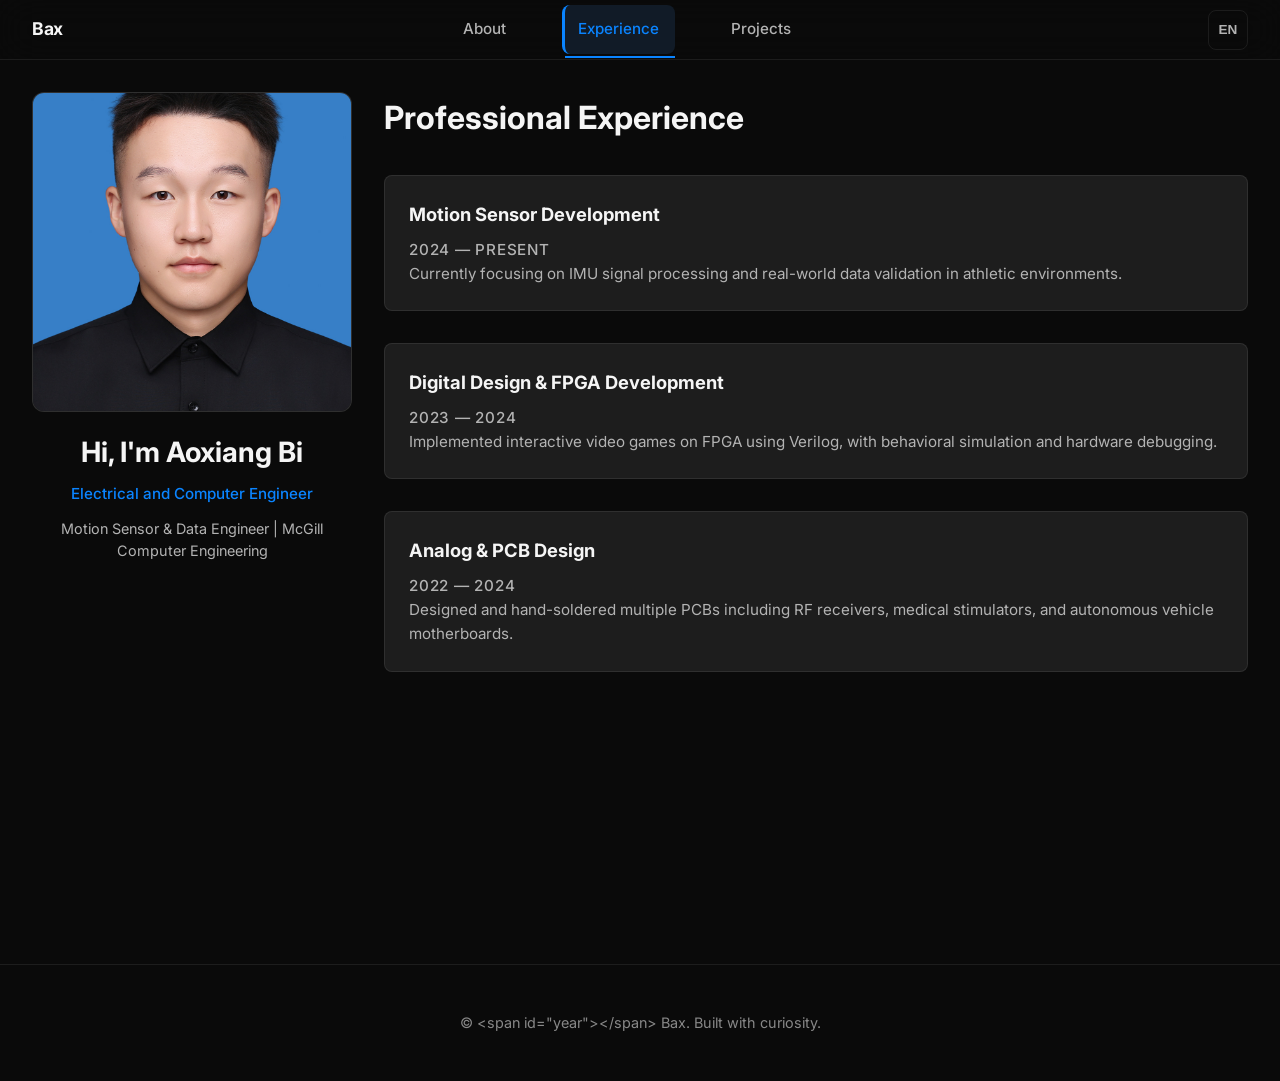
==== experience.html @ c78d2fb8 "Initial commit" ====
<!DOCTYPE html>
<html lang="en">
<head>
    <meta charset="UTF-8" />
    <meta name="viewport" content="width=device-width, initial-scale=1" />
    <title>Experience - Bax Portfolio</title>
    <meta name="description" content="Professional experience" />
    <link rel="preconnect" href="https://fonts.googleapis.com" />
    <link rel="preconnect" href="https://fonts.gstatic.com" crossorigin />
    <link href="https://fonts.googleapis.com/css2?family=Inter:wght@300;400;500;600;700&display=swap" rel="stylesheet" />
    <link rel="stylesheet" href="styles/main.css" />
</head>
<body>
    <!-- Top Navigation Bar -->
    <nav class="top-nav">
        <div class="nav-container">
            <div class="nav-logo">Bax</div>
            <ul class="nav-links">
                <li><a href="index.html" class="nav-link" data-en="About" data-zh="关于">About</a></li>
                <li><a href="experience.html" class="nav-link active" data-en="Experience" data-zh="经历">Experience</a></li>
                <li><a href="projects.html" class="nav-link" data-en="Projects" data-zh="项目">Projects</a></li>
            </ul>
            <button class="lang-toggle" id="langToggle" aria-label="Toggle language">EN</button>
        </div>
    </nav>

    <div class="layout-container">
        <!-- Left sidebar with profile -->
        <aside class="profile-sidebar">
            <div class="profile-content">
                <div class="profile-avatar">
                    <img src="assets/1.JPG" alt="Aoxiang Bi" />
                </div>
                <div class="profile-info">
                    <h1 class="profile-name" data-en="Hi, I'm Aoxiang Bi" data-zh="你好，我是毕翱翔">Hi, I'm Aoxiang Bi</h1>
                    <p class="profile-title" data-en="Electrical and Computer Engineer" data-zh="电气与计算机工程师">Electrical and Computer Engineer</p>
                    <p class="profile-bio" data-en="Motion Sensor & Data Engineer | McGill Computer Engineering" data-zh="运动传感器&数据工程师 | 麦吉尔大学计算机工程">Motion Sensor & Data Engineer | McGill Computer Engineering</p>
                    <div class="profile-tags">
                    </div>
                </div>
                </aside>

        <!-- Main content area -->
        <main class="main-content">
        <section id="experience" class="content-section">
            <h2 data-en="Professional Experience" data-zh="专业经历">Professional Experience</h2>
            <div class="section-content">
                <article class="experience-item">
                    <h3 data-en="Motion Sensor Development" data-zh="运动传感器开发">Motion Sensor Development</h3>
                    <p class="meta">2024 — Present</p>
                    <p data-en="Currently focusing on IMU signal processing and real-world data validation in athletic environments." data-zh="目前专注于IMU信号处理和运动环境中的实际数据验证。">Currently focusing on IMU signal processing and real-world data validation in athletic environments.</p>
                </article>
                <article class="experience-item">
                    <h3 data-en="Digital Design & FPGA Development" data-zh="数字设计与FPGA开发">Digital Design & FPGA Development</h3>
                    <p class="meta">2023 — 2024</p>
                    <p data-en="Implemented interactive video games on FPGA using Verilog, with behavioral simulation and hardware debugging." data-zh="使用Verilog在FPGA上实现了交互式视频游戏，进行行为仿真和硬件调试。">Implemented interactive video games on FPGA using Verilog, with behavioral simulation and hardware debugging.</p>
                </article>
                <article class="experience-item">
                    <h3 data-en="Analog & PCB Design" data-zh="模拟与PCB设计">Analog & PCB Design</h3>
                    <p class="meta">2022 — 2024</p>
                    <p data-en="Designed and hand-soldered multiple PCBs including RF receivers, medical stimulators, and autonomous vehicle motherboards." data-zh="设计并手工焊接多个PCB，包括RF接收器、医疗刺激器和自动驾驶车辆主板。">Designed and hand-soldered multiple PCBs including RF receivers, medical stimulators, and autonomous vehicle motherboards.</p>
                </article>
            </div>
        </section>

        </main>
    </div>

    <footer class="footer">
        <p data-en="© <span id=&quot;year&quot;></span> Bax. Built with curiosity." data-zh="© <span id=&quot;year&quot;></span> Bax. 用好奇心打造。">© <span id="year"></span> Bax. Built with curiosity.</p>
    </footer>

    <script src="scripts/main.js" defer></script>
</body>
</html>
---- styles/main.css ----
:root {
    color-scheme: dark;
    --page-bg: #0a0a0a;
    --sidebar-bg: #1a1a1a;
    --content-bg: #0f0f0f;
    --card-bg: #161616;
    --surface: #1d1d1d;
    --text-primary: #f5f5f5;
    --text-secondary: #b3b3b3;
    --text-muted: #888888;
    --accent: #0a84ff;
    --accent-hover: #0071e3;
    --border: rgba(255, 255, 255, 0.08);
    --border-light: rgba(255, 255, 255, 0.04);
    --radius-lg: 12px;
    --radius-md: 8px;
    --radius-sm: 6px;
    --shadow-sm: 0 2px 8px rgba(0, 0, 0, 0.3);
    --shadow-md: 0 8px 24px rgba(0, 0, 0, 0.4);
}

* {
    box-sizing: border-box;
}

body {
    margin: 0;
    font-family: 'Inter', system-ui, -apple-system, BlinkMacSystemFont, 'Segoe UI', sans-serif;
    background: var(--page-bg);
    color: var(--text-primary);
    line-height: 1.6;
    min-height: 100vh;
}

img, svg {
    max-width: 100%;
    display: block;
}

a {
    color: inherit;
    text-decoration: none;
}

/* Top Navigation */
.top-nav {
    position: fixed;
    top: 0;
    left: 0;
    right: 0;
    height: 60px;
    background: rgba(10, 10, 10, 0.8);
    backdrop-filter: blur(20px);
    border-bottom: 1px solid var(--border);
    z-index: 100;
}

.nav-container {
    max-width: 1400px;
    height: 100%;
    margin: 0 auto;
    padding: 0 2rem;
    display: flex;
    justify-content: space-between;
    align-items: center;
}

.nav-logo {
    font-size: 1.1rem;
    font-weight: 700;
    letter-spacing: -0.02em;
}

.nav-links {
    list-style: none;
    margin: 0;
    padding: 0;
    display: flex;
    gap: 2.5rem;
}

.lang-toggle {
    display: flex;
    align-items: center;
    justify-content: center;
    width: 40px;
    height: 40px;
    border-radius: var(--radius-md);
    background: transparent;
    border: 1px solid var(--border);
    color: var(--text-secondary);
    font-size: 0.85rem;
    font-weight: 600;
    cursor: pointer;
    transition: all 0.2s ease;
    margin-left: 1rem;
}

.lang-toggle:hover {
    color: var(--text-primary);
    border-color: rgba(255, 255, 255, 0.12);
    background: rgba(10, 132, 255, 0.08);
}

.nav-link {
    display: inline-block;
    font-size: 0.95rem;
    color: var(--text-secondary);
    font-weight: 400;
    transition: color 0.2s ease;
    position: relative;
    padding-bottom: 2px;
}

.nav-link::after {
    content: '';
    position: absolute;
    bottom: -4px;
    left: 0;
    width: 0;
    height: 2px;
    background: var(--accent);
    transition: width 0.3s ease;
}

.nav-link:hover {
    color: var(--text-primary);
}

.nav-link.active {
    color: var(--text-primary);
}

.nav-link.active::after {
    width: 100%;
}

/* Layout */
.layout-container {
    display: grid;
    grid-template-columns: 320px 1fr;
    gap: 2rem;
    min-height: 100vh;
    max-width: 1400px;
    margin: 0 auto;
    padding: 2rem;
    padding-top: calc(60px + 2rem);
}

/* Sidebar */
.profile-sidebar {
    position: sticky;
    top: calc(60px + 2rem);
    height: fit-content;
    border-radius: var(--radius-lg);
    background: transparent;
    padding: 0;
    border: none;
}

.profile-content {
    display: flex;
    flex-direction: column;
    gap: 1.5rem;
    text-align: center;
}

.profile-avatar {
    width: 100%;
    aspect-ratio: 1;
    border-radius: var(--radius-lg);
    overflow: hidden;
    background: var(--surface);
    border: 1px solid var(--border);
}

.profile-avatar img {
    width: 100%;
    height: 100%;
    object-fit: cover;
}

.profile-info {
    display: flex;
    flex-direction: column;
    gap: 0.75rem;
}

.profile-name {
    font-size: 1.75rem;
    font-weight: 700;
    margin: 0;
    line-height: 1.2;
}

.profile-title {
    font-size: 0.95rem;
    color: var(--accent);
    font-weight: 500;
    margin: 0;
}

.profile-bio {
    font-size: 0.9rem;
    color: var(--text-secondary);
    margin: 0;
    line-height: 1.5;
}

.profile-tags {
    display: flex;
    flex-wrap: wrap;
    gap: 0.5rem;
    margin-top: 0.5rem;
    justify-content: center;
}

.tag {
    display: inline-block;
    padding: 0.35rem 0.75rem;
    background: var(--surface);
    border: 1px solid var(--border);
    border-radius: var(--radius-sm);
    font-size: 0.8rem;
    color: var(--text-secondary);
    font-weight: 500;
}

.profile-nav ul {
    list-style: none;
    margin: 0;
    padding: 0;
    display: flex;
    flex-direction: column;
    gap: 0.5rem;
    padding-top: 1rem;
    border-top: 1px solid var(--border);
}

.nav-link {
    display: block;
    padding: 0.75rem 1rem;
    border-radius: var(--radius-md);
    color: var(--text-secondary);
    transition: all 0.2s ease;
    font-size: 0.95rem;
    font-weight: 500;
    position: relative;
}

.nav-link:hover {
    color: var(--accent);
    background: rgba(74, 158, 255, 0.08);
}

.nav-link.active {
    color: var(--accent);
    background: rgba(74, 158, 255, 0.12);
    border-left: 3px solid var(--accent);
    padding-left: calc(1rem - 3px);
}

/* Main Content */
.main-content {
    display: flex;
    flex-direction: column;
    gap: 0;
}

.content-section {
    padding: 3rem 0;
    border-bottom: 1px solid var(--border-light);
}

.content-section:first-child {
    padding-top: 0;
}

.content-section:last-child {
    border-bottom: none;
    padding-bottom: 0;
}

.content-section h2 {
    font-size: 2rem;
    font-weight: 700;
    margin: 0 0 2rem 0;
    color: var(--text-primary);
}

.section-content {
    display: flex;
    flex-direction: column;
    gap: 2rem;
}

.experience-item,
.project-item {
    border-radius: var(--radius-md);
    padding: 1.5rem;
    background: var(--surface);
    border: 1px solid var(--border);
    transition: all 0.2s ease;
}

.experience-item:hover,
.project-item:hover {
    background: rgba(10, 132, 255, 0.04);
    border-color: rgba(10, 132, 255, 0.2);
}

.experience-item h3,
.project-item h3 {
    font-size: 1.15rem;
    margin: 0 0 0.5rem 0;
    color: var(--text-primary);
}

.meta {
    font-size: 0.85rem;
    color: var(--text-muted);
    margin: 0 0 0.75rem 0;
    text-transform: uppercase;
    letter-spacing: 0.05em;
    font-weight: 500;
}

.experience-item p,
.project-item p {
    margin: 0;
    color: var(--text-secondary);
    font-size: 0.95rem;
    line-height: 1.6;
}

/* Footer */
.footer {
    margin-top: 4rem;
    padding: 2rem 0;
    border-top: 1px solid var(--border);
    text-align: center;
    color: var(--text-muted);
    font-size: 0.9rem;
}

/* Responsive */
@media (max-width: 1024px) {
    .layout-container {
        grid-template-columns: 280px 1fr;
        gap: 1.5rem;
        padding: 1.5rem;
        padding-top: calc(60px + 1.5rem);
    }
    
    .nav-links {
        gap: 2rem;
    }
    
    .nav-link {
        font-size: 0.9rem;
    }
}

@media (max-width: 768px) {
    .nav-container {
        padding: 0 1rem;
    }
    
    .nav-logo {
        font-size: 1rem;
    }
    
    .nav-links {
        gap: 1.5rem;
    }
    
    .nav-link {
        font-size: 0.85rem;
    }
    
    .layout-container {
        grid-template-columns: 1fr;
        gap: 1rem;
        padding: 1rem;
        padding-top: calc(60px + 1rem);
    }
    
    .profile-sidebar {
        position: static;
    }
    
    .content-section h2 {
        font-size: 1.5rem;
    }
}

@media (max-width: 480px) {
    .top-nav {
        height: 50px;
    }
    
    .nav-container {
        padding: 0 0.75rem;
    }
    
    .nav-logo {
        font-size: 0.95rem;
    }
    
    .nav-links {
        gap: 1rem;
    }
    
    .nav-link {
        font-size: 0.8rem;
    }
    
    .layout-container {
        padding: 0.75rem;
        padding-top: calc(50px + 0.75rem);
    }
    
    .profile-name {
        font-size: 1.5rem;
    }
    
    .content-section {
        padding: 2rem 0;
    }
}




nav a:focus-visible {
    color: var(--text-primary);
    background: rgba(10, 132, 255, 0.12);
}
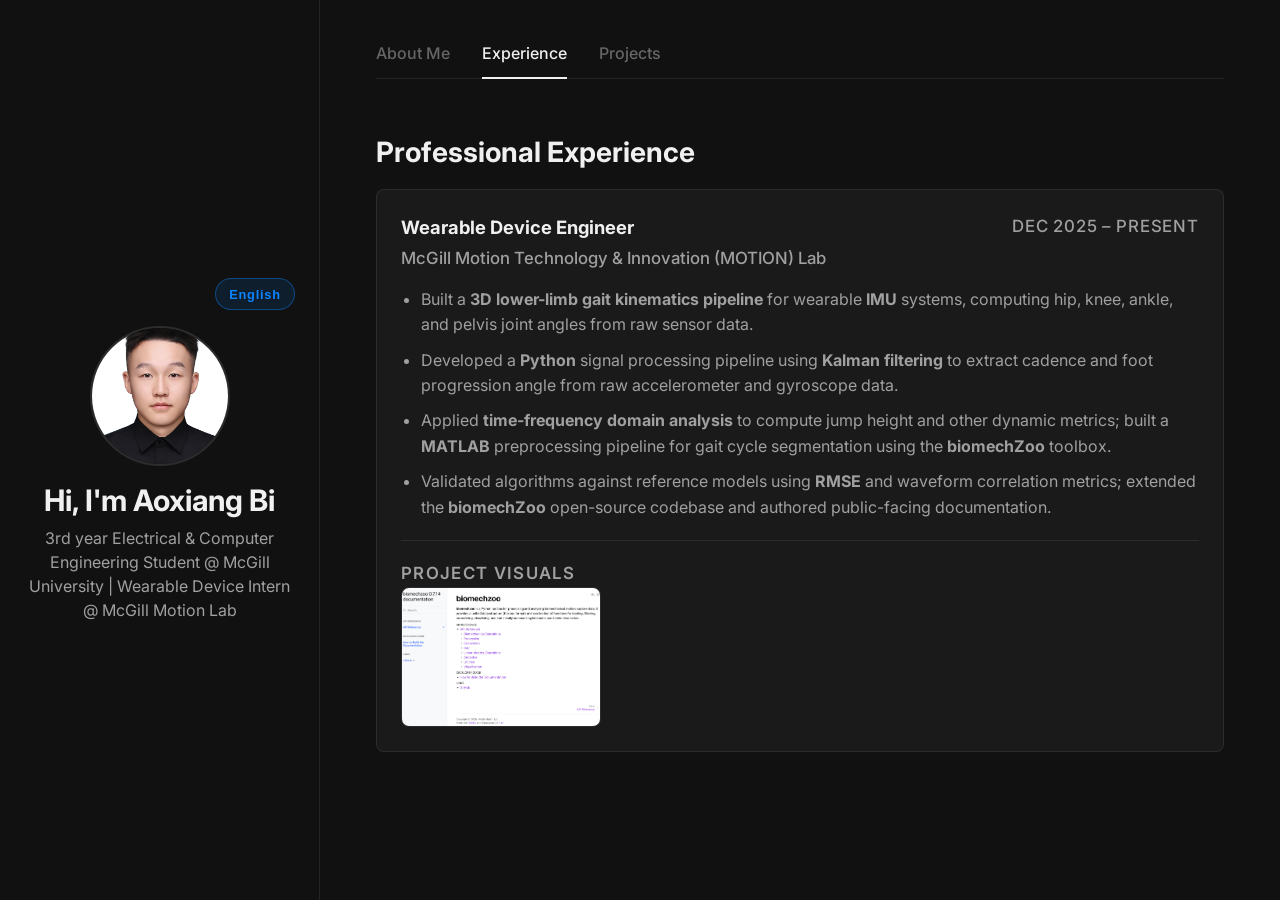
==== commit 98ad43bf: "Final" ====
--- a/experience.html
+++ b/experience.html
@@ -11,65 +11,70 @@
     <link rel="stylesheet" href="styles/main.css" />
 </head>
 <body>
-    <!-- Top Navigation Bar -->
-    <nav class="top-nav">
-        <div class="nav-container">
-            <div class="nav-logo">Bax</div>
-            <ul class="nav-links">
-                <li><a href="index.html" class="nav-link" data-en="About" data-zh="关于">About</a></li>
-                <li><a href="experience.html" class="nav-link active" data-en="Experience" data-zh="经历">Experience</a></li>
-                <li><a href="projects.html" class="nav-link" data-en="Projects" data-zh="项目">Projects</a></li>
-            </ul>
-            <button class="lang-toggle" id="langToggle" aria-label="Toggle language">EN</button>
-        </div>
-    </nav>
-
     <div class="layout-container">
         <!-- Left sidebar with profile -->
         <aside class="profile-sidebar">
             <div class="profile-content">
+                <button class="lang-toggle" id="langToggle" aria-label="Toggle language">English</button>
                 <div class="profile-avatar">
                     <img src="assets/1.JPG" alt="Aoxiang Bi" />
                 </div>
                 <div class="profile-info">
                     <h1 class="profile-name" data-en="Hi, I'm Aoxiang Bi" data-zh="你好，我是毕翱翔">Hi, I'm Aoxiang Bi</h1>
-                    <p class="profile-title" data-en="Electrical and Computer Engineer" data-zh="电气与计算机工程师">Electrical and Computer Engineer</p>
-                    <p class="profile-bio" data-en="Motion Sensor & Data Engineer | McGill Computer Engineering" data-zh="运动传感器&数据工程师 | 麦吉尔大学计算机工程">Motion Sensor & Data Engineer | McGill Computer Engineering</p>
-                    <div class="profile-tags">
-                    </div>
+                    <p class="profile-bio" data-en="3rd year Electrical &amp; Computer Engineering Student @ McGill University | Wearable Device Intern @ McGill Motion Lab" data-zh="麦吉尔大学电子与计算机工程专业三年级 | 麦吉尔运动实验室可穿戴设备实习生">3rd year Electrical &amp; Computer Engineering Student @ McGill University | Wearable Device Intern @ McGill Motion Lab</p>
                 </div>
-                </aside>
+            </div>
+        </aside>
 
         <!-- Main content area -->
         <main class="main-content">
-        <section id="experience" class="content-section">
-            <h2 data-en="Professional Experience" data-zh="专业经历">Professional Experience</h2>
-            <div class="section-content">
-                <article class="experience-item">
-                    <h3 data-en="Motion Sensor Development" data-zh="运动传感器开发">Motion Sensor Development</h3>
-                    <p class="meta">2024 — Present</p>
-                    <p data-en="Currently focusing on IMU signal processing and real-world data validation in athletic environments." data-zh="目前专注于IMU信号处理和运动环境中的实际数据验证。">Currently focusing on IMU signal processing and real-world data validation in athletic environments.</p>
-                </article>
-                <article class="experience-item">
-                    <h3 data-en="Digital Design & FPGA Development" data-zh="数字设计与FPGA开发">Digital Design & FPGA Development</h3>
-                    <p class="meta">2023 — 2024</p>
-                    <p data-en="Implemented interactive video games on FPGA using Verilog, with behavioral simulation and hardware debugging." data-zh="使用Verilog在FPGA上实现了交互式视频游戏，进行行为仿真和硬件调试。">Implemented interactive video games on FPGA using Verilog, with behavioral simulation and hardware debugging.</p>
-                </article>
-                <article class="experience-item">
-                    <h3 data-en="Analog & PCB Design" data-zh="模拟与PCB设计">Analog & PCB Design</h3>
-                    <p class="meta">2022 — 2024</p>
-                    <p data-en="Designed and hand-soldered multiple PCBs including RF receivers, medical stimulators, and autonomous vehicle motherboards." data-zh="设计并手工焊接多个PCB，包括RF接收器、医疗刺激器和自动驾驶车辆主板。">Designed and hand-soldered multiple PCBs including RF receivers, medical stimulators, and autonomous vehicle motherboards.</p>
-                </article>
+
+            <nav class="content-tabs">
+                <a href="index.html" class="tab-link" data-en="About Me" data-zh="关于我">About Me</a>
+                <a href="experience.html" class="tab-link active" data-en="Experience" data-zh="经历">Experience</a>
+                <a href="projects.html" class="tab-link" data-en="Projects" data-zh="项目">Projects</a>
+            </nav>
+
+            <section id="experience" class="content-section">
+                <h2 data-en="Professional Experience" data-zh="专业经历">Professional Experience</h2>
+                <div class="section-content">
+
+                    <article class="experience-item">
+                        <div class="experience-header">
+                            <div>
+                                <h3 data-en="Wearable Device Engineer" data-zh="可穿戴设备工程师">Wearable Device Engineer</h3>
+                                <p class="experience-org" data-en="McGill Motion Technology &amp; Innovation (MOTION) Lab" data-zh="麦吉尔运动技术与创新（MOTION）实验室">McGill Motion Technology &amp; Innovation (MOTION) Lab</p>
+                            </div>
+                            <p class="meta" data-en="Dec 2025 – Present" data-zh="2025 年 12 月 – 至今">Dec 2025 – Present</p>
+                        </div>
+                        <ul class="experience-bullets">
+                            <li data-en="Built a &lt;strong&gt;3D lower-limb gait kinematics pipeline&lt;/strong&gt; for wearable &lt;strong&gt;IMU&lt;/strong&gt; systems, computing hip, knee, ankle, and pelvis joint angles from raw sensor data." data-zh="为可穿戴 &lt;strong&gt;IMU&lt;/strong&gt; 系统构建&lt;strong&gt;三维下肢步态运动学管线&lt;/strong&gt;，计算髋、膝、踝及骨盆关节角度。">Built a <strong>3D lower-limb gait kinematics pipeline</strong> for wearable <strong>IMU</strong> systems, computing hip, knee, ankle, and pelvis joint angles from raw sensor data.</li>
+                            <li data-en="Developed a &lt;strong&gt;Python&lt;/strong&gt; signal processing pipeline using &lt;strong&gt;Kalman filtering&lt;/strong&gt; to extract cadence and foot progression angle from raw accelerometer and gyroscope data." data-zh="利用 &lt;strong&gt;Python&lt;/strong&gt; 构建基于&lt;strong&gt;卡尔曼滤波&lt;/strong&gt;的信号处理管线，从原始加速度计与陀螺仪数据中提取步频与足偏角。">Developed a <strong>Python</strong> signal processing pipeline using <strong>Kalman filtering</strong> to extract cadence and foot progression angle from raw accelerometer and gyroscope data.</li>
+                            <li data-en="Applied &lt;strong&gt;time-frequency domain analysis&lt;/strong&gt; to compute jump height and other dynamic metrics; built a &lt;strong&gt;MATLAB&lt;/strong&gt; preprocessing pipeline for gait cycle segmentation using the &lt;strong&gt;biomechZoo&lt;/strong&gt; toolbox." data-zh="运用&lt;strong&gt;时频域分析&lt;/strong&gt;计算跳跃高度等动力学指标；使用 &lt;strong&gt;MATLAB&lt;/strong&gt; 与 &lt;strong&gt;biomechZoo&lt;/strong&gt; 工具箱构建步态周期分割预处理管线。">Applied <strong>time-frequency domain analysis</strong> to compute jump height and other dynamic metrics; built a <strong>MATLAB</strong> preprocessing pipeline for gait cycle segmentation using the <strong>biomechZoo</strong> toolbox.</li>
+                            <li data-en="Validated algorithms against reference models using &lt;strong&gt;RMSE&lt;/strong&gt; and waveform correlation metrics; extended the &lt;strong&gt;biomechZoo&lt;/strong&gt; open-source codebase and authored public-facing documentation." data-zh="利用 &lt;strong&gt;RMSE&lt;/strong&gt; 与波形相关性指标对算法进行验证；扩展 &lt;strong&gt;biomechZoo&lt;/strong&gt; 开源代码库并撰写面向大众的使用文档。">Validated algorithms against reference models using <strong>RMSE</strong> and waveform correlation metrics; extended the <strong>biomechZoo</strong> open-source codebase and authored public-facing documentation.</li>
+                        </ul>
+                        <div class="experience-visuals">
+                            <p class="visuals-label" data-en="Project Visuals" data-zh="项目图示">Project Visuals</p>
+                            <div class="visuals-grid">
+                                <div class="gallery-item" onclick="openLightbox(this)">
+                                    <img src="assets/biomechzoo.png" alt="biomechZoo documentation" />
+                                </div>
+                            </div>
+                        </div>
+                    </article>
+
+                </div>
+            </section>
+
+            <!-- Lightbox -->
+            <div class="lightbox" id="lightbox" onclick="closeLightbox()">
+                <button class="lightbox-close" aria-label="Close">&times;</button>
+                <img class="lightbox-img" id="lightboxImg" src="" alt="" />
             </div>
-        </section>
 
         </main>
     </div>
 
-    <footer class="footer">
-        <p data-en="© <span id=&quot;year&quot;></span> Bax. Built with curiosity." data-zh="© <span id=&quot;year&quot;></span> Bax. 用好奇心打造。">© <span id="year"></span> Bax. Built with curiosity.</p>
-    </footer>
-
     <script src="scripts/main.js" defer></script>
 </body>
 </html>
--- a/styles/main.css
+++ b/styles/main.css
@@ -1,17 +1,17 @@
 :root {
     color-scheme: dark;
-    --page-bg: #0a0a0a;
-    --sidebar-bg: #1a1a1a;
-    --content-bg: #0f0f0f;
-    --card-bg: #161616;
-    --surface: #1d1d1d;
-    --text-primary: #f5f5f5;
-    --text-secondary: #b3b3b3;
-    --text-muted: #888888;
+    --page-bg: #111111;
+    --sidebar-bg: #111111;
+    --content-bg: #111111;
+    --card-bg: #1a1a1a;
+    --surface: #1a1a1a;
+    --text-primary: #f0f0f0;
+    --text-secondary: #a0a0a0;
+    --text-muted: #666666;
     --accent: #0a84ff;
     --accent-hover: #0071e3;
     --border: rgba(255, 255, 255, 0.08);
-    --border-light: rgba(255, 255, 255, 0.04);
+    --border-light: rgba(255, 255, 255, 0.05);
     --radius-lg: 12px;
     --radius-md: 8px;
     --radius-sm: 6px;
@@ -28,7 +28,7 @@
     font-family: 'Inter', system-ui, -apple-system, BlinkMacSystemFont, 'Segoe UI', sans-serif;
     background: var(--page-bg);
     color: var(--text-primary);
-    line-height: 1.6;
+    line-height: 1.5;
     min-height: 100vh;
 }
 
@@ -83,23 +83,24 @@
     display: flex;
     align-items: center;
     justify-content: center;
-    width: 40px;
-    height: 40px;
-    border-radius: var(--radius-md);
-    background: transparent;
-    border: 1px solid var(--border);
-    color: var(--text-secondary);
-    font-size: 0.85rem;
-    font-weight: 600;
+    width: 80px;
+    height: 32px;
+    border-radius: 999px;
+    background: rgba(10, 132, 255, 0.12);
+    border: 1px solid rgba(10, 132, 255, 0.4);
+    color: var(--accent);
+    font-size: 0.8rem;
+    font-weight: 700;
+    letter-spacing: 0.06em;
     cursor: pointer;
     transition: all 0.2s ease;
-    margin-left: 1rem;
+    align-self: flex-end;
 }
 
 .lang-toggle:hover {
-    color: var(--text-primary);
-    border-color: rgba(255, 255, 255, 0.12);
-    background: rgba(10, 132, 255, 0.08);
+    background: rgba(10, 132, 255, 0.22);
+    border-color: var(--accent);
+    color: #fff;
 }
 
 .nav-link {
@@ -139,39 +140,44 @@
 .layout-container {
     display: grid;
     grid-template-columns: 320px 1fr;
-    gap: 2rem;
+    gap: 0;
     min-height: 100vh;
-    max-width: 1400px;
+    max-width: 1280px;
     margin: 0 auto;
-    padding: 2rem;
-    padding-top: calc(60px + 2rem);
+    padding: 0;
 }
 
 /* Sidebar */
 .profile-sidebar {
     position: sticky;
-    top: calc(60px + 2rem);
-    height: fit-content;
-    border-radius: var(--radius-lg);
-    background: transparent;
-    padding: 0;
-    border: none;
+    top: 0;
+    height: 100vh;
+    background: var(--sidebar-bg);
+    border-right: 1px solid var(--border);
+    display: flex;
+    align-items: center;
+    justify-content: center;
+    padding: 2rem 1.5rem;
+    overflow-y: auto;
 }
 
 .profile-content {
     display: flex;
     flex-direction: column;
-    gap: 1.5rem;
+    gap: 1rem;
     text-align: center;
+    align-items: center;
+    width: 100%;
 }
 
 .profile-avatar {
-    width: 100%;
-    aspect-ratio: 1;
-    border-radius: var(--radius-lg);
+    width: 140px;
+    height: 140px;
+    border-radius: 50%;
     overflow: hidden;
     background: var(--surface);
-    border: 1px solid var(--border);
+    border: 2px solid var(--border);
+    flex-shrink: 0;
 }
 
 .profile-avatar img {
@@ -183,14 +189,14 @@
 .profile-info {
     display: flex;
     flex-direction: column;
-    gap: 0.75rem;
+    gap: 0.4rem;
 }
 
 .profile-name {
-    font-size: 1.75rem;
+    font-size: 1.85rem;
     font-weight: 700;
     margin: 0;
-    line-height: 1.2;
+    line-height: 1.25;
 }
 
 .profile-title {
@@ -201,7 +207,7 @@
 }
 
 .profile-bio {
-    font-size: 0.9rem;
+    font-size: 1rem;
     color: var(--text-secondary);
     margin: 0;
     line-height: 1.5;
@@ -265,33 +271,25 @@
     display: flex;
     flex-direction: column;
     gap: 0;
+    padding: 2.5rem 3.5rem;
+    min-height: 100vh;
 }
 
 .content-section {
-    padding: 3rem 0;
-    border-bottom: 1px solid var(--border-light);
-}
-
-.content-section:first-child {
-    padding-top: 0;
-}
-
-.content-section:last-child {
-    border-bottom: none;
-    padding-bottom: 0;
+    padding: 1.25rem 0;
 }
 
 .content-section h2 {
-    font-size: 2rem;
+    font-size: 1.75rem;
     font-weight: 700;
-    margin: 0 0 2rem 0;
+    margin: 0 0 1rem 0;
     color: var(--text-primary);
 }
 
 .section-content {
     display: flex;
     flex-direction: column;
-    gap: 2rem;
+    gap: 1.25rem;
 }
 
 .experience-item,
@@ -329,66 +327,403 @@
 .project-item p {
     margin: 0;
     color: var(--text-secondary);
+    font-size: 1.05rem;
+    line-height: 1.5;
+}
+
+/* Skills */
+.skills-list {
+    display: flex;
+    flex-direction: column;
+    gap: 0.5rem;
+}
+
+.skill-row {
+    display: grid;
+    grid-template-columns: 200px 1fr;
+    gap: 1.5rem;
+    padding: 1rem 1.25rem;
+    background: var(--surface);
+    border: 1px solid var(--border);
+    border-radius: var(--radius-sm);
+    align-items: baseline;
+}
+
+.skill-label {
+    font-size: 0.875rem;
+    font-weight: 600;
+    color: var(--text-muted);
+    text-transform: uppercase;
+    letter-spacing: 0.05em;
+    white-space: nowrap;
+}
+
+.skill-value {
+    font-size: 1rem;
+    color: var(--text-secondary);
+    line-height: 1.4;
+}
+
+@media (max-width: 600px) {
+    .skill-row {
+        grid-template-columns: 1fr;
+        gap: 0.25rem;
+    }
+}
+
+/* Content Tabs */
+.content-tabs {
+    display: flex;
+    gap: 2rem;
+    border-bottom: 1px solid var(--border);
+    margin-bottom: 2rem;
+}
+
+.tab-link {
+    font-size: 1rem;
+    font-weight: 500;
+    color: var(--text-muted);
+    padding-bottom: 0.75rem;
+    border-bottom: 2px solid transparent;
+    position: relative;
+    top: 1px;
+    transition: color 0.2s ease;
+    text-decoration: none;
+    display: inline-block;
+}
+
+.tab-link:hover {
+    color: var(--text-primary);
+}
+
+.tab-link.active {
+    color: var(--text-primary);
+    border-bottom-color: var(--text-primary);
+}
+
+/* Project Entries */
+.project-entry p {
+    color: var(--text-secondary);
+    line-height: 1.5;
+    margin: 0 0 0.75rem 0;
+    font-size: 1.05rem;
+}
+
+.project-label {
+    color: var(--text-primary);
+    font-weight: 600;
+}
+
+/* Experience item header */
+.experience-header {
+    display: flex;
+    justify-content: space-between;
+    align-items: flex-start;
+    gap: 1rem;
+    margin-bottom: 1rem;
+}
+
+.experience-header h3 {
+    font-size: 1.15rem;
+    margin: 0 0 0.25rem 0;
+    color: var(--text-primary);
+}
+
+.experience-org {
     font-size: 0.95rem;
+    color: var(--accent);
+    font-weight: 500;
+    margin: 0;
+}
+
+.experience-header .meta {
+    margin: 0;
+    white-space: nowrap;
+    flex-shrink: 0;
+}
+
+.experience-bullets {
+    margin: 0;
+    padding-left: 1.25rem;
+    display: flex;
+    flex-direction: column;
+    gap: 0.6rem;
+}
+
+.experience-bullets li {
+    color: var(--text-secondary);
+    font-size: 1rem;
     line-height: 1.6;
+}
+
+/* Embedded visuals inside experience card */
+.experience-visuals {
+    margin-top: 1.25rem;
+    padding-top: 1.25rem;
+    border-top: 1px solid var(--border);
+}
+
+.visuals-label {
+    font-size: 0.75rem;
+    font-weight: 600;
+    letter-spacing: 0.08em;
+    text-transform: uppercase;
+    color: var(--text-muted);
+    margin: 0 0 0.75rem 0;
+}
+
+.visuals-grid {
+    display: flex;
+    flex-wrap: wrap;
+    gap: 0.6rem;
+}
+
+.visuals-grid .gallery-item {
+    width: 200px;
+    height: 140px;
+    flex-shrink: 0;
+    aspect-ratio: unset;
+}
+
+@media (max-width: 600px) {
+    .visuals-grid .gallery-item {
+        width: 100%;
+        height: auto;
+        aspect-ratio: 4 / 3;
+    }
+}
+
+/* Project Cards Grid */
+.projects-grid {
+    display: grid;
+    grid-template-columns: repeat(2, 1fr);
+    gap: 1.25rem;
+}
+
+.project-card {
+    background: var(--surface);
+    border: 1px solid var(--border);
+    border-radius: var(--radius-lg);
+    overflow: hidden;
+    transition: border-color 0.2s ease, transform 0.2s ease;
+    display: flex;
+    flex-direction: column;
+}
+
+.project-card:hover {
+    border-color: rgba(10, 132, 255, 0.3);
+    transform: translateY(-2px);
+}
+
+.project-card-img {
+    width: 100%;
+    aspect-ratio: 16 / 9;
+    overflow: hidden;
+    background: #1e1e1e;
+}
+
+.project-card-img img {
+    width: 100%;
+    height: 100%;
+    object-fit: cover;
+    display: block;
+    transition: transform 0.3s ease;
+}
+
+.project-card:hover .project-card-img img {
+    transform: scale(1.04);
+}
+
+.project-card-img--placeholder {
+    display: flex;
+    align-items: center;
+    justify-content: center;
+    background: linear-gradient(135deg, #1a1a2e 0%, #16213e 100%);
+    border-bottom: 1px solid var(--border);
+}
+
+.project-card-img-label {
+    font-size: 1.25rem;
+    font-weight: 700;
+    color: var(--text-muted);
+    letter-spacing: 0.04em;
+}
+
+.project-card-body {
+    padding: 1.25rem 1.5rem 1.5rem;
+    display: flex;
+    flex-direction: column;
+    gap: 0.5rem;
+    flex: 1;
+}
+
+.project-card-body h3 {
+    font-size: 1.1rem;
+    font-weight: 700;
+    margin: 0;
+    color: var(--text-primary);
+    line-height: 1.3;
+}
+
+.project-card-body p {
+    font-size: 0.95rem;
+    color: var(--text-secondary);
+    line-height: 1.55;
+    margin: 0;
+    flex: 1;
+}
+
+.project-card-link {
+    display: inline-block;
+    margin-top: 0.5rem;
+    font-size: 0.9rem;
+    font-weight: 600;
+    color: var(--accent);
+    text-decoration: none;
+    transition: color 0.2s ease;
+}
+
+.project-card-link:hover {
+    color: var(--accent-hover);
+}
+
+@media (max-width: 640px) {
+    .projects-grid {
+        grid-template-columns: 1fr;
+    }
+}
+
+/* Photo Gallery */
+.gallery-grid {
+    display: grid;
+    grid-template-columns: repeat(2, 1fr);
+    gap: 0.75rem;
+}
+
+.gallery-item {
+    border-radius: var(--radius-md);
+    overflow: hidden;
+    background: var(--surface);
+    border: 1px solid var(--border);
+    aspect-ratio: 4 / 3;
+    cursor: pointer;
+    transition: transform 0.2s ease, border-color 0.2s ease;
+    display: flex;
+    align-items: center;
+    justify-content: center;
+}
+
+.gallery-item:hover {
+    transform: scale(1.02);
+    border-color: rgba(10, 132, 255, 0.35);
+}
+
+.gallery-item img {
+    width: 100%;
+    height: 100%;
+    object-fit: cover;
+    display: block;
+}
+
+.gallery-placeholder {
+    color: var(--text-muted);
+    font-size: 0.85rem;
+    font-style: italic;
+}
+
+/* Lightbox */
+.lightbox {
+    display: none;
+    position: fixed;
+    inset: 0;
+    background: rgba(0, 0, 0, 0.88);
+    z-index: 1000;
+    align-items: center;
+    justify-content: center;
+    cursor: zoom-out;
+}
+
+.lightbox.open {
+    display: flex;
+}
+
+.lightbox-img {
+    max-width: 90vw;
+    max-height: 88vh;
+    border-radius: var(--radius-lg);
+    box-shadow: var(--shadow-md);
+    object-fit: contain;
+    pointer-events: none;
+}
+
+.lightbox-close {
+    position: absolute;
+    top: 1.25rem;
+    right: 1.5rem;
+    background: rgba(255, 255, 255, 0.1);
+    border: 1px solid rgba(255, 255, 255, 0.15);
+    color: #fff;
+    font-size: 1.5rem;
+    line-height: 1;
+    width: 2.5rem;
+    height: 2.5rem;
+    border-radius: 50%;
+    cursor: pointer;
+    display: flex;
+    align-items: center;
+    justify-content: center;
+    transition: background 0.2s ease;
+    pointer-events: auto;
+}
+
+.lightbox-close:hover {
+    background: rgba(255, 255, 255, 0.2);
+}
+
+@media (max-width: 600px) {
+    .gallery-grid {
+        grid-template-columns: 1fr;
+    }
 }
 
 /* Footer */
 .footer {
-    margin-top: 4rem;
-    padding: 2rem 0;
-    border-top: 1px solid var(--border);
-    text-align: center;
-    color: var(--text-muted);
-    font-size: 0.9rem;
+    display: none;
 }
 
 /* Responsive */
 @media (max-width: 1024px) {
     .layout-container {
-        grid-template-columns: 280px 1fr;
-        gap: 1.5rem;
-        padding: 1.5rem;
-        padding-top: calc(60px + 1.5rem);
-    }
-    
-    .nav-links {
-        gap: 2rem;
-    }
-    
-    .nav-link {
-        font-size: 0.9rem;
+        grid-template-columns: 290px 1fr;
+    }
+
+    .main-content {
+        padding: 2rem 2.5rem;
     }
 }
 
 @media (max-width: 768px) {
-    .nav-container {
-        padding: 0 1rem;
-    }
-    
-    .nav-logo {
-        font-size: 1rem;
-    }
-    
-    .nav-links {
-        gap: 1.5rem;
-    }
-    
-    .nav-link {
-        font-size: 0.85rem;
-    }
-    
     .layout-container {
         grid-template-columns: 1fr;
-        gap: 1rem;
-        padding: 1rem;
-        padding-top: calc(60px + 1rem);
-    }
-    
+    }
+
     .profile-sidebar {
         position: static;
-    }
-    
+        height: auto;
+        border-right: none;
+        border-bottom: 1px solid var(--border);
+        padding: 2.5rem 1.5rem;
+    }
+
+    .profile-avatar {
+        width: 140px;
+        height: 140px;
+    }
+
+    .main-content {
+        padding: 2rem 1.5rem;
+    }
+
     .content-section h2 {
         font-size: 1.5rem;
     }
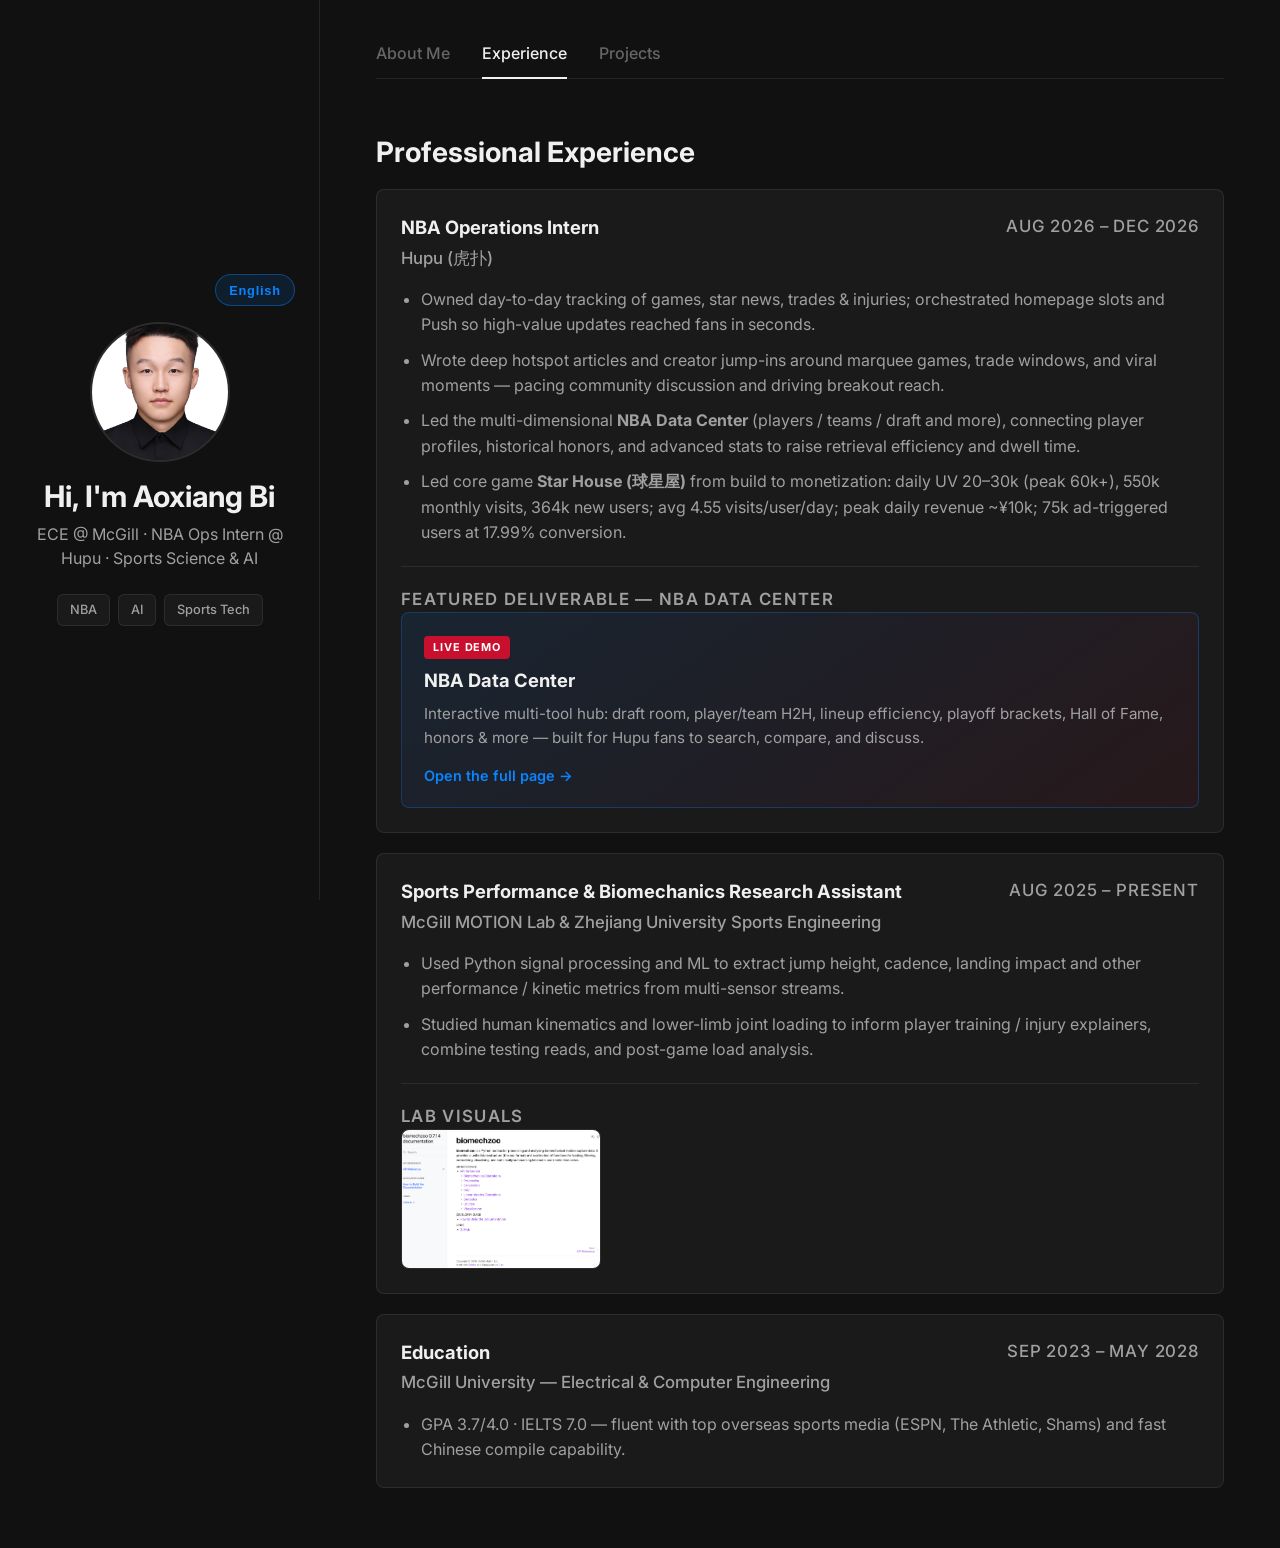
==== commit c856b69e: "Update portfolio to highlight NBA, AI, and sports experience Sync site copy with the latest resume: " ====
--- a/experience.html
+++ b/experience.html
@@ -3,8 +3,8 @@
 <head>
     <meta charset="UTF-8" />
     <meta name="viewport" content="width=device-width, initial-scale=1" />
-    <title>Experience - Bax Portfolio</title>
-    <meta name="description" content="Professional experience" />
+    <title>Experience — Aoxiang Bi</title>
+    <meta name="description" content="NBA ops, AI sports products, and sports science experience" />
     <link rel="preconnect" href="https://fonts.googleapis.com" />
     <link rel="preconnect" href="https://fonts.gstatic.com" crossorigin />
     <link href="https://fonts.googleapis.com/css2?family=Inter:wght@300;400;500;600;700&display=swap" rel="stylesheet" />
@@ -12,7 +12,6 @@
 </head>
 <body>
     <div class="layout-container">
-        <!-- Left sidebar with profile -->
         <aside class="profile-sidebar">
             <div class="profile-content">
                 <button class="lang-toggle" id="langToggle" aria-label="Toggle language">English</button>
@@ -21,12 +20,16 @@
                 </div>
                 <div class="profile-info">
                     <h1 class="profile-name" data-en="Hi, I'm Aoxiang Bi" data-zh="你好，我是毕翱翔">Hi, I'm Aoxiang Bi</h1>
-                    <p class="profile-bio" data-en="3rd year Electrical &amp; Computer Engineering Student @ McGill University | Wearable Device Intern @ McGill Motion Lab" data-zh="麦吉尔大学电子与计算机工程专业三年级 | 麦吉尔运动实验室可穿戴设备实习生">3rd year Electrical &amp; Computer Engineering Student @ McGill University | Wearable Device Intern @ McGill Motion Lab</p>
+                    <p class="profile-bio" data-en="ECE @ McGill · NBA Ops Intern @ Hupu · Sports Science &amp; AI" data-zh="麦吉尔 ECE · 虎扑 NBA 赛事运营实习生 · 运动科学 &amp; AI">ECE @ McGill · NBA Ops Intern @ Hupu · Sports Science &amp; AI</p>
+                </div>
+                <div class="profile-tags">
+                    <span class="tag">NBA</span>
+                    <span class="tag">AI</span>
+                    <span class="tag" data-en="Sports Tech" data-zh="体育科技">Sports Tech</span>
                 </div>
             </div>
         </aside>
 
-        <!-- Main content area -->
         <main class="main-content">
 
             <nav class="content-tabs">
@@ -42,19 +45,43 @@
                     <article class="experience-item">
                         <div class="experience-header">
                             <div>
-                                <h3 data-en="Wearable Device Engineer" data-zh="可穿戴设备工程师">Wearable Device Engineer</h3>
-                                <p class="experience-org" data-en="McGill Motion Technology &amp; Innovation (MOTION) Lab" data-zh="麦吉尔运动技术与创新（MOTION）实验室">McGill Motion Technology &amp; Innovation (MOTION) Lab</p>
+                                <h3 data-en="NBA Operations Intern" data-zh="NBA 赛事运营实习生">NBA Operations Intern</h3>
+                                <p class="experience-org" data-en="Hupu (虎扑)" data-zh="虎扑">Hupu (虎扑)</p>
                             </div>
-                            <p class="meta" data-en="Dec 2025 – Present" data-zh="2025 年 12 月 – 至今">Dec 2025 – Present</p>
+                            <p class="meta" data-en="Aug 2026 – Dec 2026" data-zh="2026 年 8 月 – 2026 年 12 月">Aug 2026 – Dec 2026</p>
                         </div>
                         <ul class="experience-bullets">
-                            <li data-en="Built a &lt;strong&gt;3D lower-limb gait kinematics pipeline&lt;/strong&gt; for wearable &lt;strong&gt;IMU&lt;/strong&gt; systems, computing hip, knee, ankle, and pelvis joint angles from raw sensor data." data-zh="为可穿戴 &lt;strong&gt;IMU&lt;/strong&gt; 系统构建&lt;strong&gt;三维下肢步态运动学管线&lt;/strong&gt;，计算髋、膝、踝及骨盆关节角度。">Built a <strong>3D lower-limb gait kinematics pipeline</strong> for wearable <strong>IMU</strong> systems, computing hip, knee, ankle, and pelvis joint angles from raw sensor data.</li>
-                            <li data-en="Developed a &lt;strong&gt;Python&lt;/strong&gt; signal processing pipeline using &lt;strong&gt;Kalman filtering&lt;/strong&gt; to extract cadence and foot progression angle from raw accelerometer and gyroscope data." data-zh="利用 &lt;strong&gt;Python&lt;/strong&gt; 构建基于&lt;strong&gt;卡尔曼滤波&lt;/strong&gt;的信号处理管线，从原始加速度计与陀螺仪数据中提取步频与足偏角。">Developed a <strong>Python</strong> signal processing pipeline using <strong>Kalman filtering</strong> to extract cadence and foot progression angle from raw accelerometer and gyroscope data.</li>
-                            <li data-en="Applied &lt;strong&gt;time-frequency domain analysis&lt;/strong&gt; to compute jump height and other dynamic metrics; built a &lt;strong&gt;MATLAB&lt;/strong&gt; preprocessing pipeline for gait cycle segmentation using the &lt;strong&gt;biomechZoo&lt;/strong&gt; toolbox." data-zh="运用&lt;strong&gt;时频域分析&lt;/strong&gt;计算跳跃高度等动力学指标；使用 &lt;strong&gt;MATLAB&lt;/strong&gt; 与 &lt;strong&gt;biomechZoo&lt;/strong&gt; 工具箱构建步态周期分割预处理管线。">Applied <strong>time-frequency domain analysis</strong> to compute jump height and other dynamic metrics; built a <strong>MATLAB</strong> preprocessing pipeline for gait cycle segmentation using the <strong>biomechZoo</strong> toolbox.</li>
-                            <li data-en="Validated algorithms against reference models using &lt;strong&gt;RMSE&lt;/strong&gt; and waveform correlation metrics; extended the &lt;strong&gt;biomechZoo&lt;/strong&gt; open-source codebase and authored public-facing documentation." data-zh="利用 &lt;strong&gt;RMSE&lt;/strong&gt; 与波形相关性指标对算法进行验证；扩展 &lt;strong&gt;biomechZoo&lt;/strong&gt; 开源代码库并撰写面向大众的使用文档。">Validated algorithms against reference models using <strong>RMSE</strong> and waveform correlation metrics; extended the <strong>biomechZoo</strong> open-source codebase and authored public-facing documentation.</li>
+                            <li data-en="Owned day-to-day tracking of games, star news, trades &amp; injuries; orchestrated homepage slots and Push so high-value updates reached fans in seconds." data-zh="负责日常比赛、球星动态及交易/伤病等突发事件的实时追踪，统筹首页资源位调度与 Push 推送，保障高价值信息的秒级触达。">Owned day-to-day tracking of games, star news, trades &amp; injuries; orchestrated homepage slots and Push so high-value updates reached fans in seconds.</li>
+                            <li data-en="Wrote deep hotspot articles and creator jump-ins around marquee games, trade windows, and viral moments — pacing community discussion and driving breakout reach." data-zh="围绕焦点比赛日、交易窗口及舆论爆点撰写深度热点长文和创作者跳转，精准把控社区和球迷讨论节奏，助推内容破圈传播。">Wrote deep hotspot articles and creator jump-ins around marquee games, trade windows, and viral moments — pacing community discussion and driving breakout reach.</li>
+                            <li data-en="Led the multi-dimensional <strong>NBA Data Center</strong> (players / teams / draft and more), connecting player profiles, historical honors, and advanced stats to raise retrieval efficiency and dwell time." data-zh="主导建设 <strong>NBA 数据中心</strong> 多维度页面专题（球员/球队/选秀等），打通球员档案、历史荣誉与高阶赛事数据展示链路，显著提升核心球迷的数据检索效率与页面停留时长。">Led the multi-dimensional <strong>NBA Data Center</strong> (players / teams / draft and more), connecting player profiles, historical honors, and advanced stats to raise retrieval efficiency and dwell time.</li>
+                            <li data-en="Led core game <strong>Star House (球星屋)</strong> from build to monetization: daily UV 20–30k (peak 60k+), 550k monthly visits, 364k new users; avg 4.55 visits/user/day; peak daily revenue ~¥10k; 75k ad-triggered users at 17.99% conversion." data-zh="主导核心游戏「<strong>球星屋</strong>」的开发、排期推进与商业化落地：日均 UV 2–3 万（峰值超 6 万），单月累计访问 55 万、拉新 36.4 万；日均人均访问 4.55 次，单日峰值营收近 1 万元；广告触发用户 7.5 万，转化率 17.99%。">Led core game <strong>Star House (球星屋)</strong> from build to monetization: daily UV 20–30k (peak 60k+), 550k monthly visits, 364k new users; avg 4.55 visits/user/day; peak daily revenue ~¥10k; 75k ad-triggered users at 17.99% conversion.</li>
+                        </ul>
+
+                        <div class="experience-visuals">
+                            <p class="visuals-label" data-en="Featured Deliverable — NBA Data Center" data-zh="代表作品 — NBA 数据中心">Featured Deliverable — NBA Data Center</p>
+                            <a class="showcase-card" href="nba-data-center.html">
+                                <div class="showcase-card-badge">LIVE DEMO</div>
+                                <h4 data-en="NBA Data Center" data-zh="NBA 综合数据中心">NBA Data Center</h4>
+                                <p data-en="Interactive multi-tool hub: draft room, player/team H2H, lineup efficiency, playoff brackets, Hall of Fame, honors &amp; more — built for Hupu fans to search, compare, and discuss." data-zh="交互式多工具专题：选秀室、球员/球队交手、五人组效率、季后赛对阵、名人堂、荣誉奖项等，把碎片化赛事数据做成可检索、可对比的球迷产品。">Interactive multi-tool hub: draft room, player/team H2H, lineup efficiency, playoff brackets, Hall of Fame, honors &amp; more — built for Hupu fans to search, compare, and discuss.</p>
+                                <span class="showcase-card-cta" data-en="Open the full page →" data-zh="打开完整页面 →">Open the full page →</span>
+                            </a>
+                        </div>
+                    </article>
+
+                    <article class="experience-item">
+                        <div class="experience-header">
+                            <div>
+                                <h3 data-en="Sports Performance &amp; Biomechanics Research Assistant" data-zh="运动表现与生物力学研究助理">Sports Performance &amp; Biomechanics Research Assistant</h3>
+                                <p class="experience-org" data-en="McGill MOTION Lab &amp; Zhejiang University Sports Engineering" data-zh="麦吉尔大学 MOTION 实验室 &amp; 浙江大学体育工程学院">McGill MOTION Lab &amp; Zhejiang University Sports Engineering</p>
+                            </div>
+                            <p class="meta" data-en="Aug 2025 – Present" data-zh="2025 年 8 月 – 至今">Aug 2025 – Present</p>
+                        </div>
+                        <ul class="experience-bullets">
+                            <li data-en="Used Python signal processing and ML to extract jump height, cadence, landing impact and other performance / kinetic metrics from multi-sensor streams." data-zh="利用 Python 信号处理与机器学习算法，从多传感器数据中提取跳跃高度、步频、落地冲击力等核心体能与动力学指标。">Used Python signal processing and ML to extract jump height, cadence, landing impact and other performance / kinetic metrics from multi-sensor streams.</li>
+                            <li data-en="Studied human kinematics and lower-limb joint loading to inform player training / injury explainers, combine testing reads, and post-game load analysis." data-zh="深入研究人体运动学与下肢关节负荷机制，为球员训练/伤病等深度科普、新秀体测数据及赛后体能分析提供运动科学视角。">Studied human kinematics and lower-limb joint loading to inform player training / injury explainers, combine testing reads, and post-game load analysis.</li>
                         </ul>
                         <div class="experience-visuals">
-                            <p class="visuals-label" data-en="Project Visuals" data-zh="项目图示">Project Visuals</p>
+                            <p class="visuals-label" data-en="Lab Visuals" data-zh="实验室图示">Lab Visuals</p>
                             <div class="visuals-grid">
                                 <div class="gallery-item" onclick="openLightbox(this)">
                                     <img src="assets/biomechzoo.png" alt="biomechZoo documentation" />
@@ -63,10 +90,22 @@
                         </div>
                     </article>
 
+                    <article class="experience-item">
+                        <div class="experience-header">
+                            <div>
+                                <h3 data-en="Education" data-zh="教育经历">Education</h3>
+                                <p class="experience-org" data-en="McGill University — Electrical &amp; Computer Engineering" data-zh="麦吉尔大学 — 电子与计算机工程">McGill University — Electrical &amp; Computer Engineering</p>
+                            </div>
+                            <p class="meta" data-en="Sep 2023 – May 2028" data-zh="2023 年 9 月 – 2028 年 5 月">Sep 2023 – May 2028</p>
+                        </div>
+                        <ul class="experience-bullets">
+                            <li data-en="GPA 3.7/4.0 · IELTS 7.0 — fluent with top overseas sports media (ESPN, The Athletic, Shams) and fast Chinese compile capability." data-zh="专业成绩 3.7/4.0；雅思 7.0，具备无障碍阅读 ESPN、The Athletic、Shams 等海外一线体育媒体及快速编译能力。">GPA 3.7/4.0 · IELTS 7.0 — fluent with top overseas sports media (ESPN, The Athletic, Shams) and fast Chinese compile capability.</li>
+                        </ul>
+                    </article>
+
                 </div>
             </section>
 
-            <!-- Lightbox -->
             <div class="lightbox" id="lightbox" onclick="closeLightbox()">
                 <button class="lightbox-close" aria-label="Close">&times;</button>
                 <img class="lightbox-img" id="lightboxImg" src="" alt="" />
--- a/styles/main.css
+++ b/styles/main.css
@@ -542,11 +542,80 @@
     border-bottom: 1px solid var(--border);
 }
 
+.project-card-img--nba {
+    background: linear-gradient(135deg, #1a0a0a 0%, #4a1208 45%, #c8102e 100%);
+}
+
+.project-card-img--star {
+    background: linear-gradient(135deg, #0f172a 0%, #1e3a5f 50%, #f38507 100%);
+}
+
+.project-card-img--hrv {
+    background: linear-gradient(135deg, #0b1f17 0%, #14532d 55%, #22c55e 100%);
+}
+
 .project-card-img-label {
     font-size: 1.25rem;
     font-weight: 700;
-    color: var(--text-muted);
+    color: #fff;
+    letter-spacing: 0.08em;
+    opacity: 0.92;
+}
+
+.project-card-tags {
+    margin: 0;
+    font-size: 0.75rem;
+    font-weight: 600;
     letter-spacing: 0.04em;
+    text-transform: uppercase;
+    color: var(--accent);
+}
+
+/* Experience showcase link to live deliverable */
+.showcase-card {
+    display: block;
+    padding: 1.25rem 1.4rem;
+    border-radius: var(--radius-md);
+    border: 1px solid rgba(10, 132, 255, 0.28);
+    background: linear-gradient(145deg, rgba(10, 132, 255, 0.1), rgba(200, 16, 46, 0.08));
+    transition: border-color 0.2s ease, transform 0.2s ease, background 0.2s ease;
+}
+
+.showcase-card:hover {
+    border-color: rgba(10, 132, 255, 0.55);
+    transform: translateY(-2px);
+    background: linear-gradient(145deg, rgba(10, 132, 255, 0.16), rgba(200, 16, 46, 0.12));
+}
+
+.showcase-card-badge {
+    display: inline-block;
+    margin-bottom: 0.55rem;
+    padding: 0.2rem 0.55rem;
+    border-radius: 4px;
+    font-size: 0.68rem;
+    font-weight: 700;
+    letter-spacing: 0.08em;
+    color: #fff;
+    background: #c8102e;
+}
+
+.showcase-card h4 {
+    margin: 0 0 0.45rem 0;
+    font-size: 1.15rem;
+    color: var(--text-primary);
+}
+
+.showcase-card p {
+    margin: 0 0 0.85rem 0;
+    font-size: 0.95rem;
+    color: var(--text-secondary);
+    line-height: 1.55;
+}
+
+.showcase-card-cta {
+    font-size: 0.9rem;
+    font-weight: 600;
+    color: var(--accent);
 }
 
 .project-card-body {
